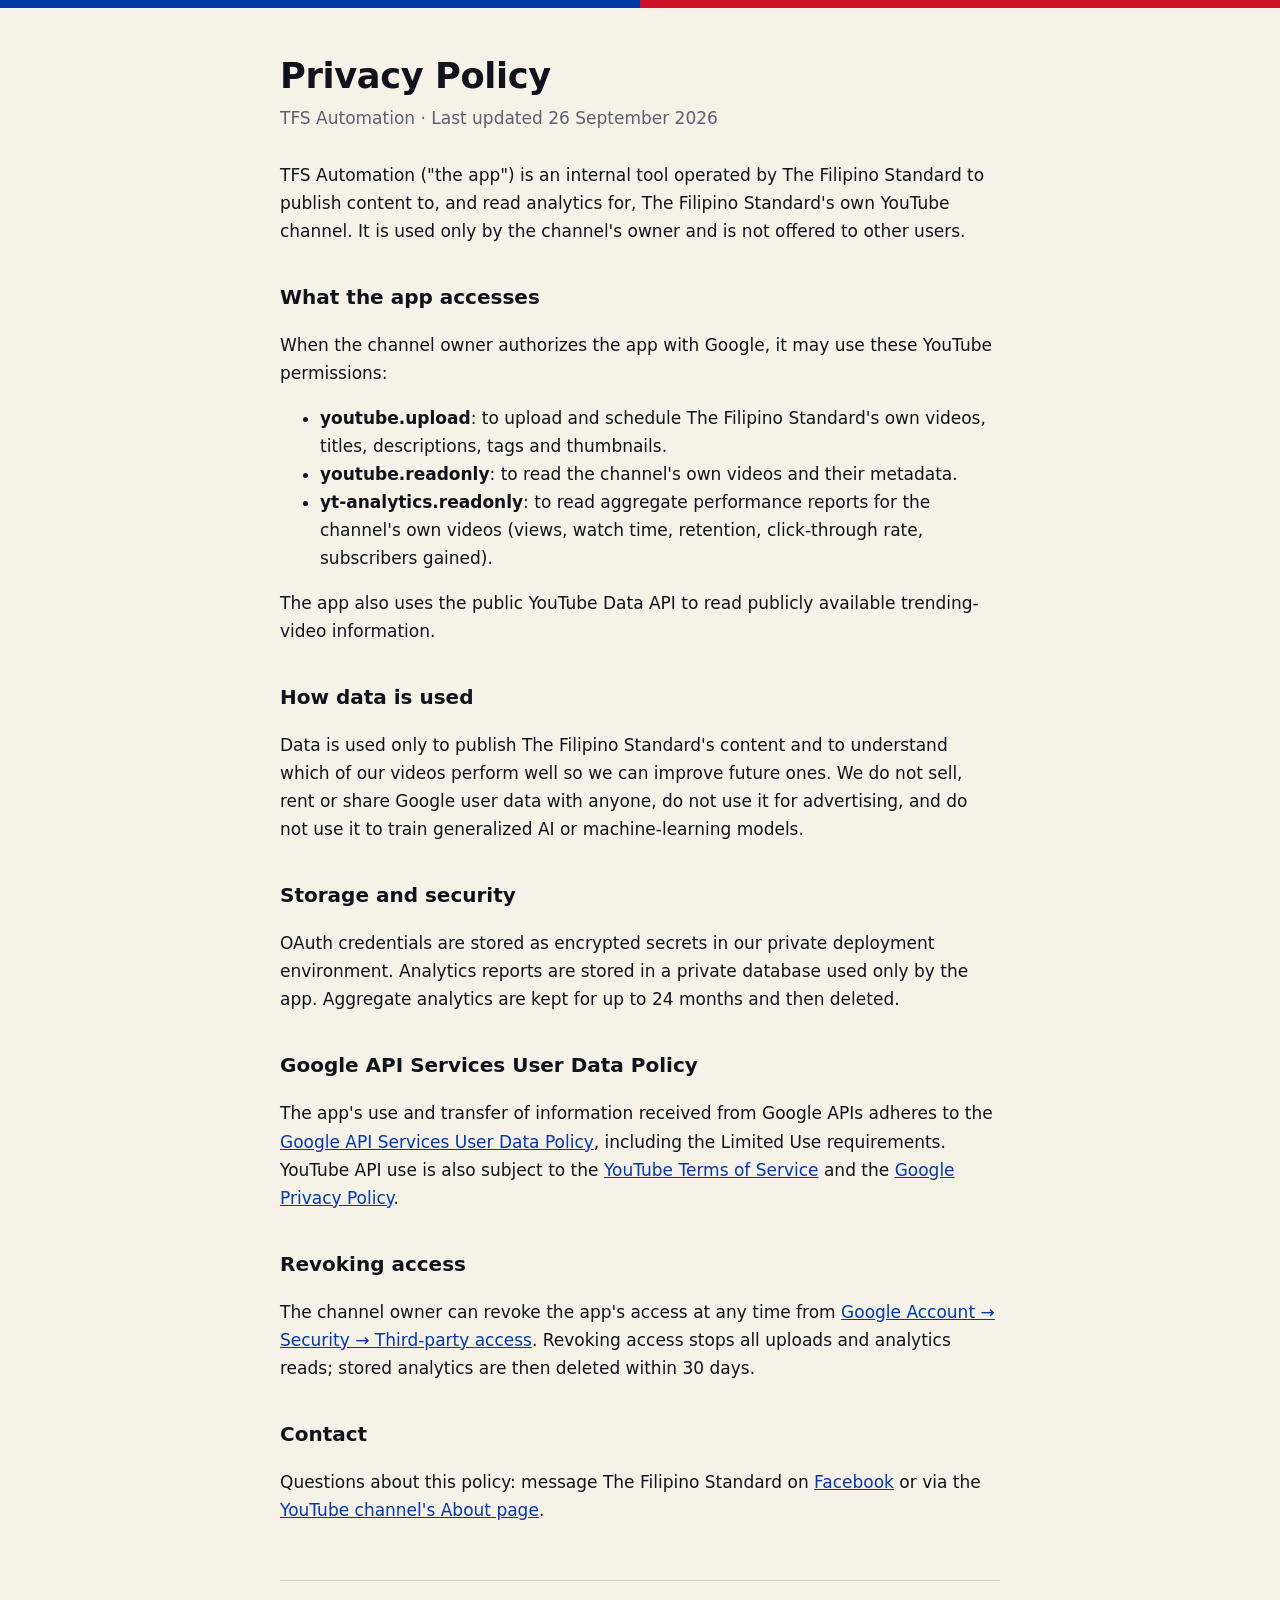
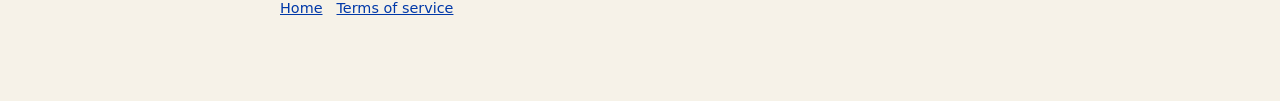
==== privacy.html @ a38aed06 "The Filipino Standard site: home, privacy policy, terms Co-Authored-By: Claude Opus 5.5 <noreply@ant" ====
<!doctype html>
<html lang="en">
<head>
<meta charset="utf-8">
<meta name="viewport" content="width=device-width, initial-scale=1">
<title>Privacy Policy · The Filipino Standard</title>
<link rel="stylesheet" href="style.css">
</head>
<body>
<div class="flag"></div>
<main>
  <h1>Privacy Policy</h1>
  <p class="tag">TFS Automation · Last updated 26 September 2026</p>

  <p>TFS Automation ("the app") is an internal tool operated by The Filipino Standard to publish content to,
     and read analytics for, The Filipino Standard's own YouTube channel. It is used only by the channel's
     owner and is not offered to other users.</p>

  <h2>What the app accesses</h2>
  <p>When the channel owner authorizes the app with Google, it may use these YouTube permissions:</p>
  <ul>
    <li><strong>youtube.upload</strong>: to upload and schedule The Filipino Standard's own videos, titles,
        descriptions, tags and thumbnails.</li>
    <li><strong>youtube.readonly</strong>: to read the channel's own videos and their metadata.</li>
    <li><strong>yt-analytics.readonly</strong>: to read aggregate performance reports for the channel's own
        videos (views, watch time, retention, click-through rate, subscribers gained).</li>
  </ul>
  <p>The app also uses the public YouTube Data API to read publicly available trending-video information.</p>

  <h2>How data is used</h2>
  <p>Data is used only to publish The Filipino Standard's content and to understand which of our videos perform
     well so we can improve future ones. We do not sell, rent or share Google user data with anyone, do not use it
     for advertising, and do not use it to train generalized AI or machine-learning models.</p>

  <h2>Storage and security</h2>
  <p>OAuth credentials are stored as encrypted secrets in our private deployment environment. Analytics reports are
     stored in a private database used only by the app. Aggregate analytics are kept for up to 24 months and then deleted.</p>

  <h2>Google API Services User Data Policy</h2>
  <p>The app's use and transfer of information received from Google APIs adheres to the
     <a href="https://developers.google.com/terms/api-services-user-data-policy">Google API Services User Data Policy</a>,
     including the Limited Use requirements. YouTube API use is also subject to the
     <a href="https://www.youtube.com/t/terms">YouTube Terms of Service</a> and the
     <a href="https://policies.google.com/privacy">Google Privacy Policy</a>.</p>

  <h2>Revoking access</h2>
  <p>The channel owner can revoke the app's access at any time from
     <a href="https://myaccount.google.com/permissions">Google Account → Security → Third-party access</a>.
     Revoking access stops all uploads and analytics reads; stored analytics are then deleted within 30 days.</p>

  <h2>Contact</h2>
  <p>Questions about this policy: message The Filipino Standard on
     <a href="https://www.facebook.com/TheFilipinoStandard/">Facebook</a> or via the
     <a href="https://www.youtube.com/@TheFilipinoStandard/about">YouTube channel's About page</a>.</p>

  <footer><a href="index.html">Home</a><a href="terms.html">Terms of service</a></footer>
</main>
</body>
</html>
---- style.css ----
:root { --blue: #0038A8; --red: #CE1126; --sun: #FCD116; --ink: #10131c; --paper: #f6f2e8; --muted: #5b6070; }
* { box-sizing: border-box; }
body { margin: 0; font: 17px/1.65 system-ui, -apple-system, "Segoe UI", Roboto, sans-serif; color: var(--ink); background: var(--paper); }
.flag { height: 8px; background: linear-gradient(90deg, var(--blue) 0 50%, var(--red) 50% 100%); }
main { max-width: 760px; margin: 0 auto; padding: 48px 20px 80px; }
h1 { font-size: 2.2rem; line-height: 1.15; margin: 0 0 8px; letter-spacing: -0.01em; }
h2 { font-size: 1.25rem; margin: 36px 0 8px; }
.tag { color: var(--muted); margin: 0 0 28px; }
a { color: var(--blue); }
.links { display: flex; flex-wrap: wrap; gap: 10px; margin: 24px 0; padding: 0; list-style: none; }
.links a { display: inline-block; padding: 8px 14px; border: 1.5px solid var(--ink); border-radius: 999px; text-decoration: none; color: var(--ink); font-weight: 600; }
.links a:hover { background: var(--sun); }
footer { margin-top: 56px; padding-top: 16px; border-top: 1px solid #d8d2c2; color: var(--muted); font-size: 0.9rem; }
footer a { margin-right: 14px; }
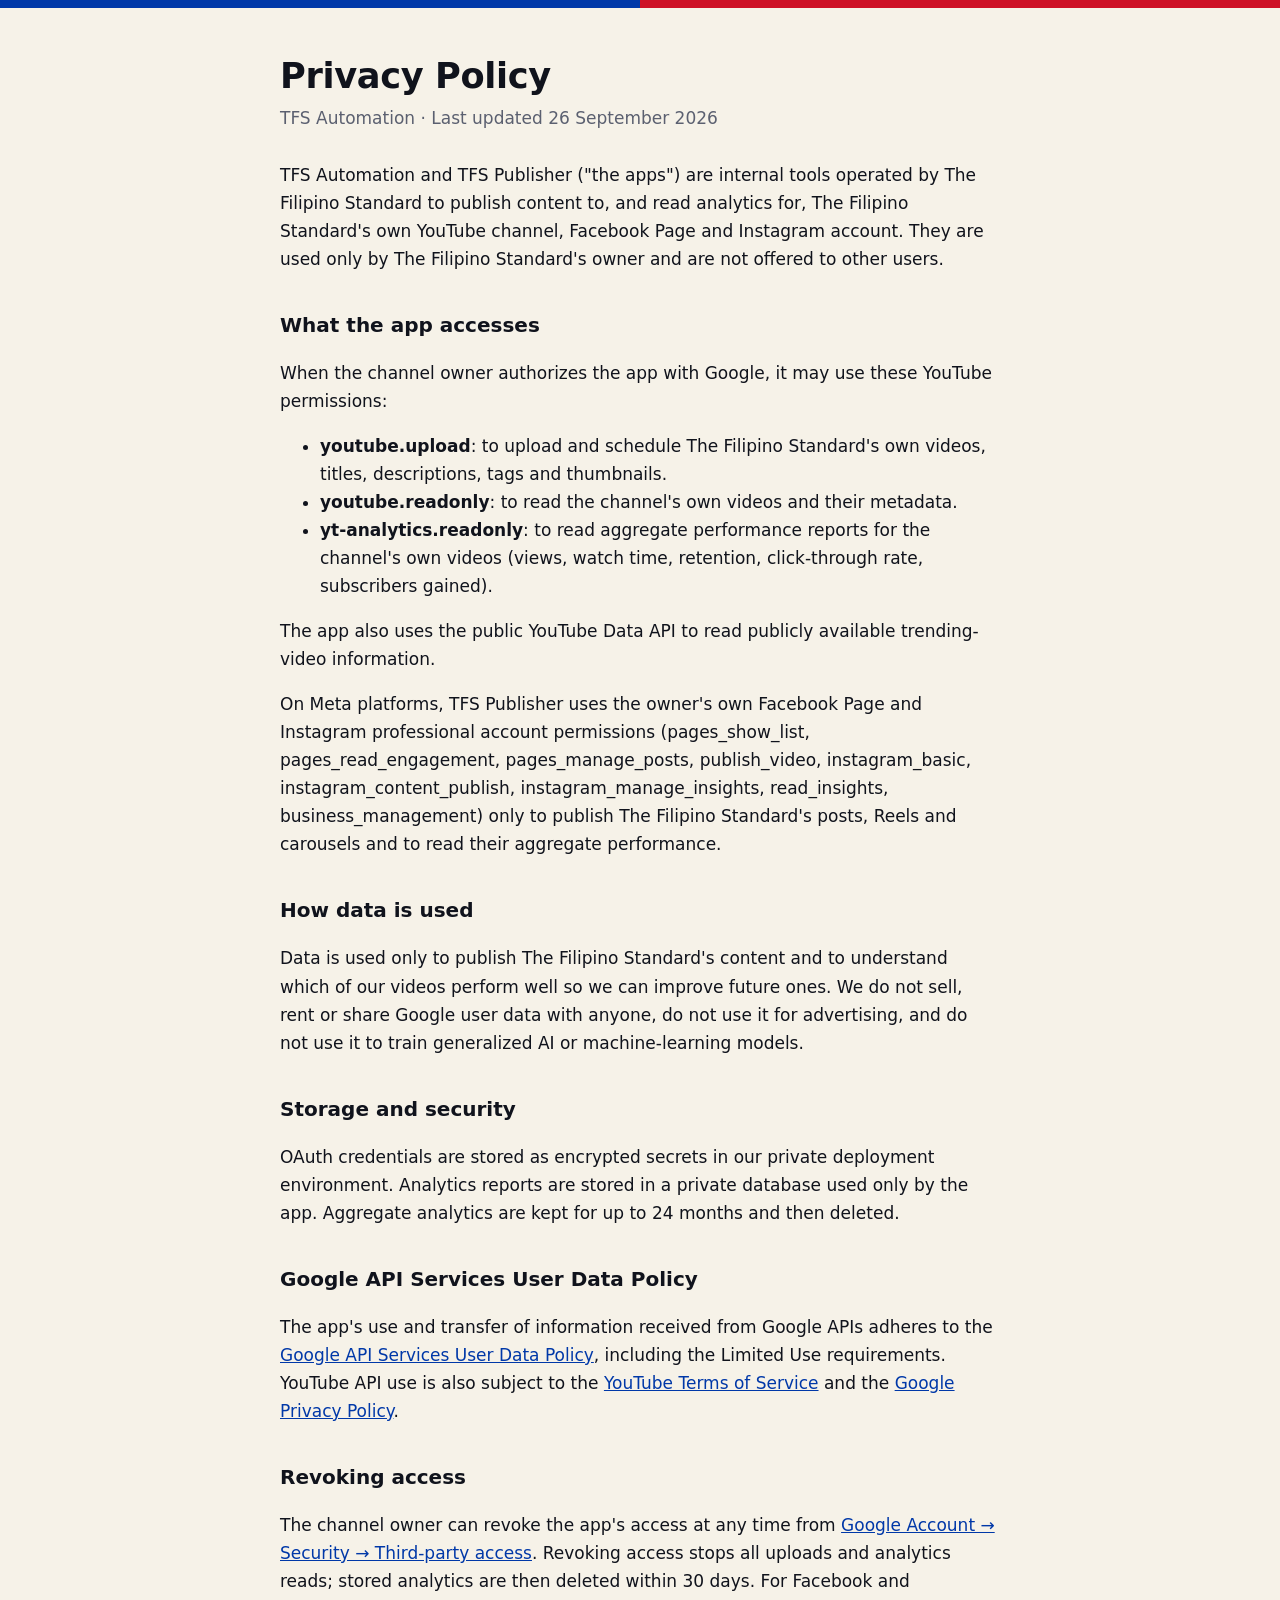
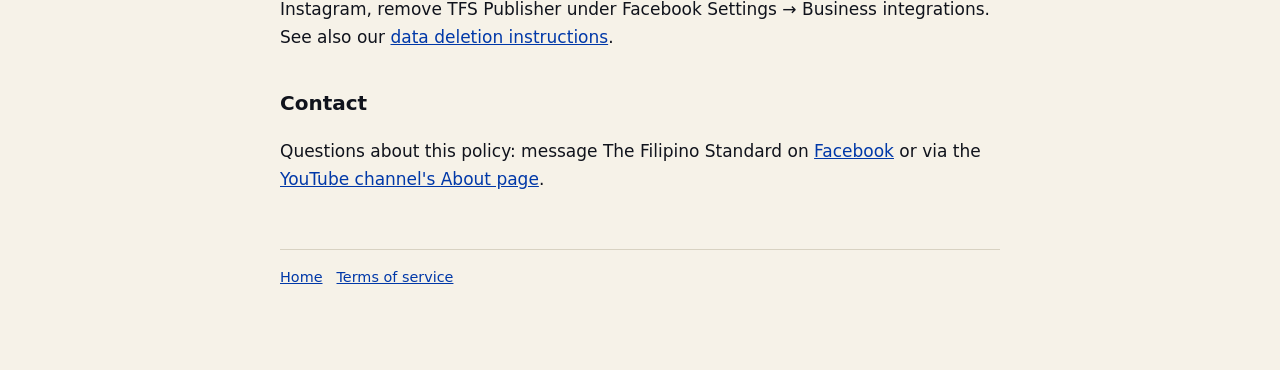
==== commit 66a9cd39: "Cover Facebook/Instagram in privacy policy; add data deletion page" ====
--- a/privacy.html
+++ b/privacy.html
@@ -12,9 +12,9 @@
   <h1>Privacy Policy</h1>
   <p class="tag">TFS Automation · Last updated 26 September 2026</p>
 
-  <p>TFS Automation ("the app") is an internal tool operated by The Filipino Standard to publish content to,
-     and read analytics for, The Filipino Standard's own YouTube channel. It is used only by the channel's
-     owner and is not offered to other users.</p>
+  <p>TFS Automation and TFS Publisher ("the apps") are internal tools operated by The Filipino Standard to publish
+     content to, and read analytics for, The Filipino Standard's own YouTube channel, Facebook Page and Instagram
+     account. They are used only by The Filipino Standard's owner and are not offered to other users.</p>
 
   <h2>What the app accesses</h2>
   <p>When the channel owner authorizes the app with Google, it may use these YouTube permissions:</p>
@@ -26,6 +26,10 @@
         videos (views, watch time, retention, click-through rate, subscribers gained).</li>
   </ul>
   <p>The app also uses the public YouTube Data API to read publicly available trending-video information.</p>
+  <p>On Meta platforms, TFS Publisher uses the owner's own Facebook Page and Instagram professional account
+     permissions (pages_show_list, pages_read_engagement, pages_manage_posts, publish_video, instagram_basic,
+     instagram_content_publish, instagram_manage_insights, read_insights, business_management) only to publish
+     The Filipino Standard's posts, Reels and carousels and to read their aggregate performance.</p>
 
   <h2>How data is used</h2>
   <p>Data is used only to publish The Filipino Standard's content and to understand which of our videos perform
@@ -46,7 +50,9 @@
   <h2>Revoking access</h2>
   <p>The channel owner can revoke the app's access at any time from
      <a href="https://myaccount.google.com/permissions">Google Account → Security → Third-party access</a>.
-     Revoking access stops all uploads and analytics reads; stored analytics are then deleted within 30 days.</p>
+     Revoking access stops all uploads and analytics reads; stored analytics are then deleted within 30 days.
+     For Facebook and Instagram, remove TFS Publisher under Facebook Settings → Business integrations. See also our
+     <a href="data-deletion.html">data deletion instructions</a>.</p>
 
   <h2>Contact</h2>
   <p>Questions about this policy: message The Filipino Standard on
